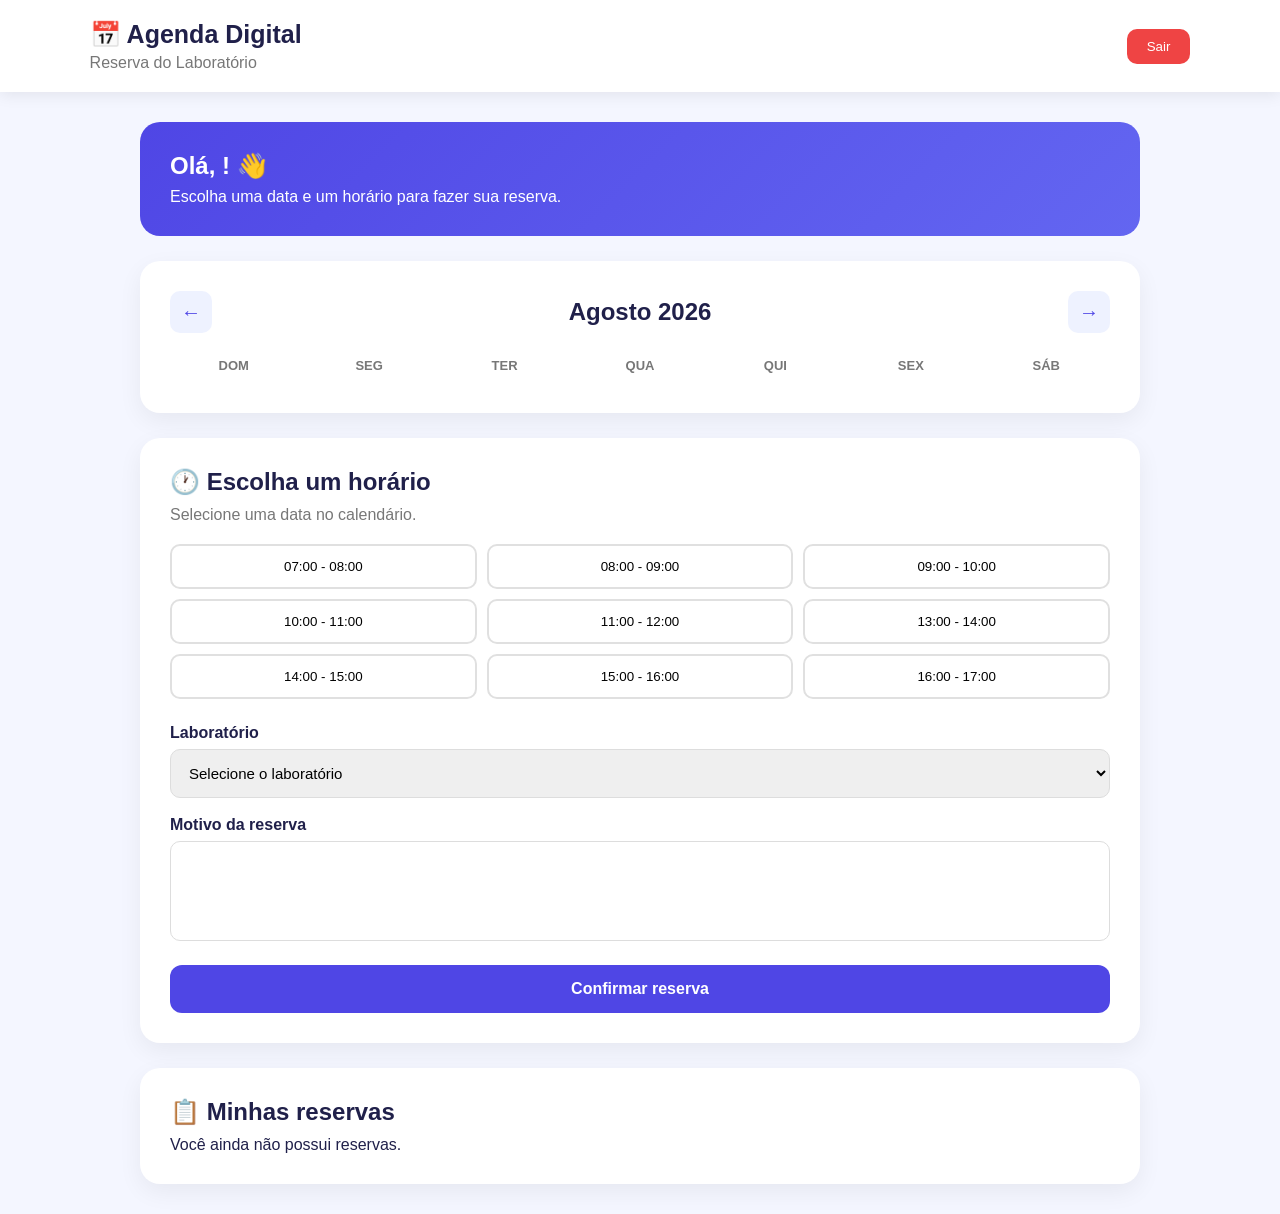
==== agenda.html @ 3ee55300 "adicionar os arquivos do tcc" ====
<!DOCTYPE html>
<html lang="pt-BR">

<head>

    <meta charset="UTF-8">

    <meta name="viewport"
          content="width=device-width, initial-scale=1.0">

    <title>Agenda - Agenda Digital</title>

    <link rel="stylesheet" href="style.css">

</head>

<body>

<header class="cabecalho">

    <div>

        <h1>📅 Agenda Digital</h1>

        <p>
            Reserva do Laboratório
        </p>

    </div>

    <button
        class="botao-sair"
        onclick="sair()">

        Sair

    </button>

</header>


<main class="agenda-container">

    <section class="boas-vindas">

        <h2>
            Olá, <span id="nomeUsuario"></span>! 👋
        </h2>

        <p>
            Escolha uma data e um horário para fazer sua reserva.
        </p>

    </section>


    <section class="calendario">

        <div class="titulo-agenda">

            <button
                class="mes-botao"
                onclick="mesAnterior()">

                ←

            </button>


            <h2 id="mesAno">
                Agosto 2026
            </h2>


            <button
                class="mes-botao"
                onclick="proximoMes()">

                →

            </button>

        </div>


        <div class="dias-semana">

            <span>DOM</span>
            <span>SEG</span>
            <span>TER</span>
            <span>QUA</span>
            <span>QUI</span>
            <span>SEX</span>
            <span>SÁB</span>

        </div>


        <div
            class="dias"
            id="diasCalendario">

        </div>

    </section>


    <section
        class="reserva"
        id="areaReserva">

        <h2>
            🕐 Escolha um horário
        </h2>

        <p id="dataSelecionada">
            Selecione uma data no calendário.
        </p>


        <div class="horarios">

            <button onclick="selecionarHorario(this)">
                07:00 - 08:00
            </button>

            <button onclick="selecionarHorario(this)">
                08:00 - 09:00
            </button>

            <button onclick="selecionarHorario(this)">
                09:00 - 10:00
            </button>

            <button onclick="selecionarHorario(this)">
                10:00 - 11:00
            </button>

            <button onclick="selecionarHorario(this)">
                11:00 - 12:00
            </button>

            <button onclick="selecionarHorario(this)">
                13:00 - 14:00
            </button>

            <button onclick="selecionarHorario(this)">
                14:00 - 15:00
            </button>

            <button onclick="selecionarHorario(this)">
                15:00 - 16:00
            </button>

            <button onclick="selecionarHorario(this)">
                16:00 - 17:00
            </button>

        </div>


        <label for="laboratorio">
            Laboratório
        </label>

        <select id="laboratorio">

            <option value="">
                Selecione o laboratório
            </option>

            <option>
                Laboratório de Informática 1
            </option>

            <option>
                Laboratório de Informática 2
            </option>

        </select>


        <label for="motivo">
            Motivo da reserva
        </label>

        <textarea
            id="motivo"
            placeholder="Digite o motivo da reserva">
        </textarea>


        <button
            class="botao"
            onclick="confirmarReserva()">

            Confirmar reserva

        </button>

    </section>


    <section class="minhas-reservas">

        <h2>
            📋 Minhas reservas
        </h2>

        <div id="listaReservas">

            <p>
                Você ainda não possui reservas.
            </p>

        </div>

    </section>

</main>


<script src="script.js"></script>

</body>
</html>
---- style.css ----
* {
    margin: 0;
    padding: 0;
    box-sizing: border-box;
}

body {
    font-family: Arial, Helvetica, sans-serif;

    background: #f4f6ff;

    color: #20204a;

    min-height: 100vh;
}


/* =========================
   CAPA
========================= */

.pagina-capa {

    background:
        linear-gradient(
            135deg,
            #3730a3,
            #6366f1,
            #818cf8
        );

    display: flex;

    align-items: center;

    justify-content: center;

    min-height: 100vh;

}


.capa {

    background: rgba(255, 255, 255, 0.97);

    width: 90%;

    max-width: 600px;

    padding: 60px 40px;

    border-radius: 30px;

    text-align: center;

    box-shadow:
        0 25px 60px rgba(0,0,0,0.25);

}


.icone-capa {

    width: 90px;

    height: 90px;

    margin: auto;

    display: flex;

    align-items: center;

    justify-content: center;

    background: #4f46e5;

    color: white;

    border-radius: 25px;

    font-size: 45px;

}


.capa h1 {

    margin-top: 25px;

    font-size: 42px;

}


.capa p {

    color: #777;

    margin-top: 10px;

    font-size: 18px;

}


.botoes-capa {

    margin-top: 35px;

    display: flex;

    flex-direction: column;

    gap: 15px;

}


.botao {

    display: block;

    width: 100%;

    border: none;

    padding: 15px;

    border-radius: 12px;

    background: #4f46e5;

    color: white;

    font-size: 16px;

    font-weight: bold;

    cursor: pointer;

    text-decoration: none;

    text-align: center;

    transition: 0.3s;

}


.botao:hover {

    background: #3730a3;

    transform: translateY(-2px);

}


.botao-secundario {

    background: transparent;

    border: 2px solid #4f46e5;

    color: #4f46e5;

}


.botao-secundario:hover {

    background: #4f46e5;

    color: white;

}


/* =========================
   LOGIN / CADASTRO
========================= */

.pagina-formulario {

    min-height: 100vh;

    display: flex;

    align-items: center;

    justify-content: center;

    padding: 30px;

    background:
        linear-gradient(
            135deg,
            #eef2ff,
            #f8f9ff
        );

}


.formulario {

    background: white;

    width: 100%;

    max-width: 480px;

    padding: 40px;

    border-radius: 22px;

    box-shadow:
        0 15px 45px rgba(0,0,0,0.10);

}


.icone {

    width: 65px;

    height: 65px;

    background: #4f46e5;

    border-radius: 18px;

    display: flex;

    align-items: center;

    justify-content: center;

    font-size: 30px;

    margin-bottom: 20px;

}


.formulario h1 {

    font-size: 30px;

}


.formulario > p {

    color: #777;

    margin-top: 8px;

    margin-bottom: 25px;

}


label {

    display: block;

    font-weight: bold;

    margin-top: 18px;

    margin-bottom: 7px;

}


input,
select,
textarea {

    width: 100%;

    padding: 14px;

    border: 1px solid #ddd;

    border-radius: 10px;

    font-size: 15px;

    outline: none;

}


input:focus,
select:focus,
textarea:focus {

    border-color: #4f46e5;

}


.link-formulario {

    text-align: center;

    margin-top: 20px;

    color: #777;

}


.link-formulario a {

    color: #4f46e5;

    font-weight: bold;

}


.voltar {

    display: block;

    text-align: center;

    margin-top: 20px;

    color: #555;

    text-decoration: none;

}


/* =========================
   CABEÇALHO
========================= */

.cabecalho {

    background: white;

    padding: 20px 7%;

    display: flex;

    justify-content: space-between;

    align-items: center;

    box-shadow: 0 3px 15px rgba(0,0,0,0.08);

}


.cabecalho h1 {

    font-size: 25px;

}


.cabecalho p {

    color: #777;

    margin-top: 5px;

}


.botao-sair {

    background: #ef4444;

    color: white;

    border: none;

    padding: 10px 20px;

    border-radius: 10px;

    cursor: pointer;

}


/* =========================
   AGENDA
========================= */

.agenda-container {

    max-width: 1000px;

    width: 92%;

    margin: 30px auto;

}


.boas-vindas {

    background:
        linear-gradient(
            135deg,
            #4f46e5,
            #6366f1
        );

    color: white;

    padding: 30px;

    border-radius: 20px;

    margin-bottom: 25px;

}


.boas-vindas h2 {

    margin-bottom: 8px;

}


/* CALENDÁRIO */

.calendario {

    background: white;

    padding: 30px;

    border-radius: 20px;

    box-shadow:
        0 8px 25px rgba(0,0,0,0.06);

}


.titulo-agenda {

    display: flex;

    align-items: center;

    justify-content: space-between;

    margin-bottom: 25px;

}


.mes-botao {

    width: 42px;

    height: 42px;

    border: none;

    border-radius: 10px;

    background: #eef2ff;

    color: #4f46e5;

    font-size: 20px;

    cursor: pointer;

}


.dias-semana,
.dias {

    display: grid;

    grid-template-columns:
        repeat(7, 1fr);

    gap: 8px;

}


.dias-semana {

    margin-bottom: 10px;

}


.dias-semana span {

    text-align: center;

    color: #777;

    font-size: 13px;

    font-weight: bold;

}


.dia {

    min-height: 55px;

    border: none;

    background: #f7f7ff;

    border-radius: 10px;

    cursor: pointer;

    font-size: 15px;

}


.dia:hover {

    background: #ddd9ff;

}


.dia.selecionado {

    background: #4f46e5;

    color: white;

}


/* RESERVA */

.reserva,
.minhas-reservas {

    background: white;

    padding: 30px;

    margin-top: 25px;

    border-radius: 20px;

    box-shadow:
        0 8px 25px rgba(0,0,0,0.06);

}


.reserva h2,
.minhas-reservas h2 {

    margin-bottom: 10px;

}


#dataSelecionada {

    color: #777;

    margin-bottom: 20px;

}


.horarios {

    display: grid;

    grid-template-columns:
        repeat(3, 1fr);

    gap: 10px;

    margin-bottom: 25px;

}


.horarios button {

    padding: 13px;

    border: 2px solid #e0e0e0;

    background: white;

    border-radius: 10px;

    cursor: pointer;

}


.horarios button:hover,
.horarios button.selecionado {

    background: #4f46e5;

    color: white;

    border-color: #4f46e5;

}


textarea {

    height: 100px;

    resize: none;

}


.reserva .botao {

    margin-top: 20px;

}


/* RESERVAS */

.reserva-card {

    padding: 20px;

    border-left: 5px solid #4f46e5;

    background: #f8f8ff;

    border-radius: 10px;

    margin-top: 15px;

}


.reserva-card p {

    margin-top: 7px;

    color: #555;

}


.cancelar {

    margin-top: 15px;

    padding: 9px 15px;

    border: none;

    border-radius: 8px;

    background: #ef4444;

    color: white;

    cursor: pointer;

}


/* CELULAR */

@media (max-width: 600px) {

    .capa {

        padding: 40px 25px;

    }

    .capa h1 {

        font-size: 32px;

    }

    .formulario {

        padding: 25px;

    }

    .horarios {

        grid-template-columns:
            repeat(2, 1fr);

    }

    .cabecalho {

        padding: 18px;

    }

    .cabecalho h1 {

        font-size: 20px;

    }

}
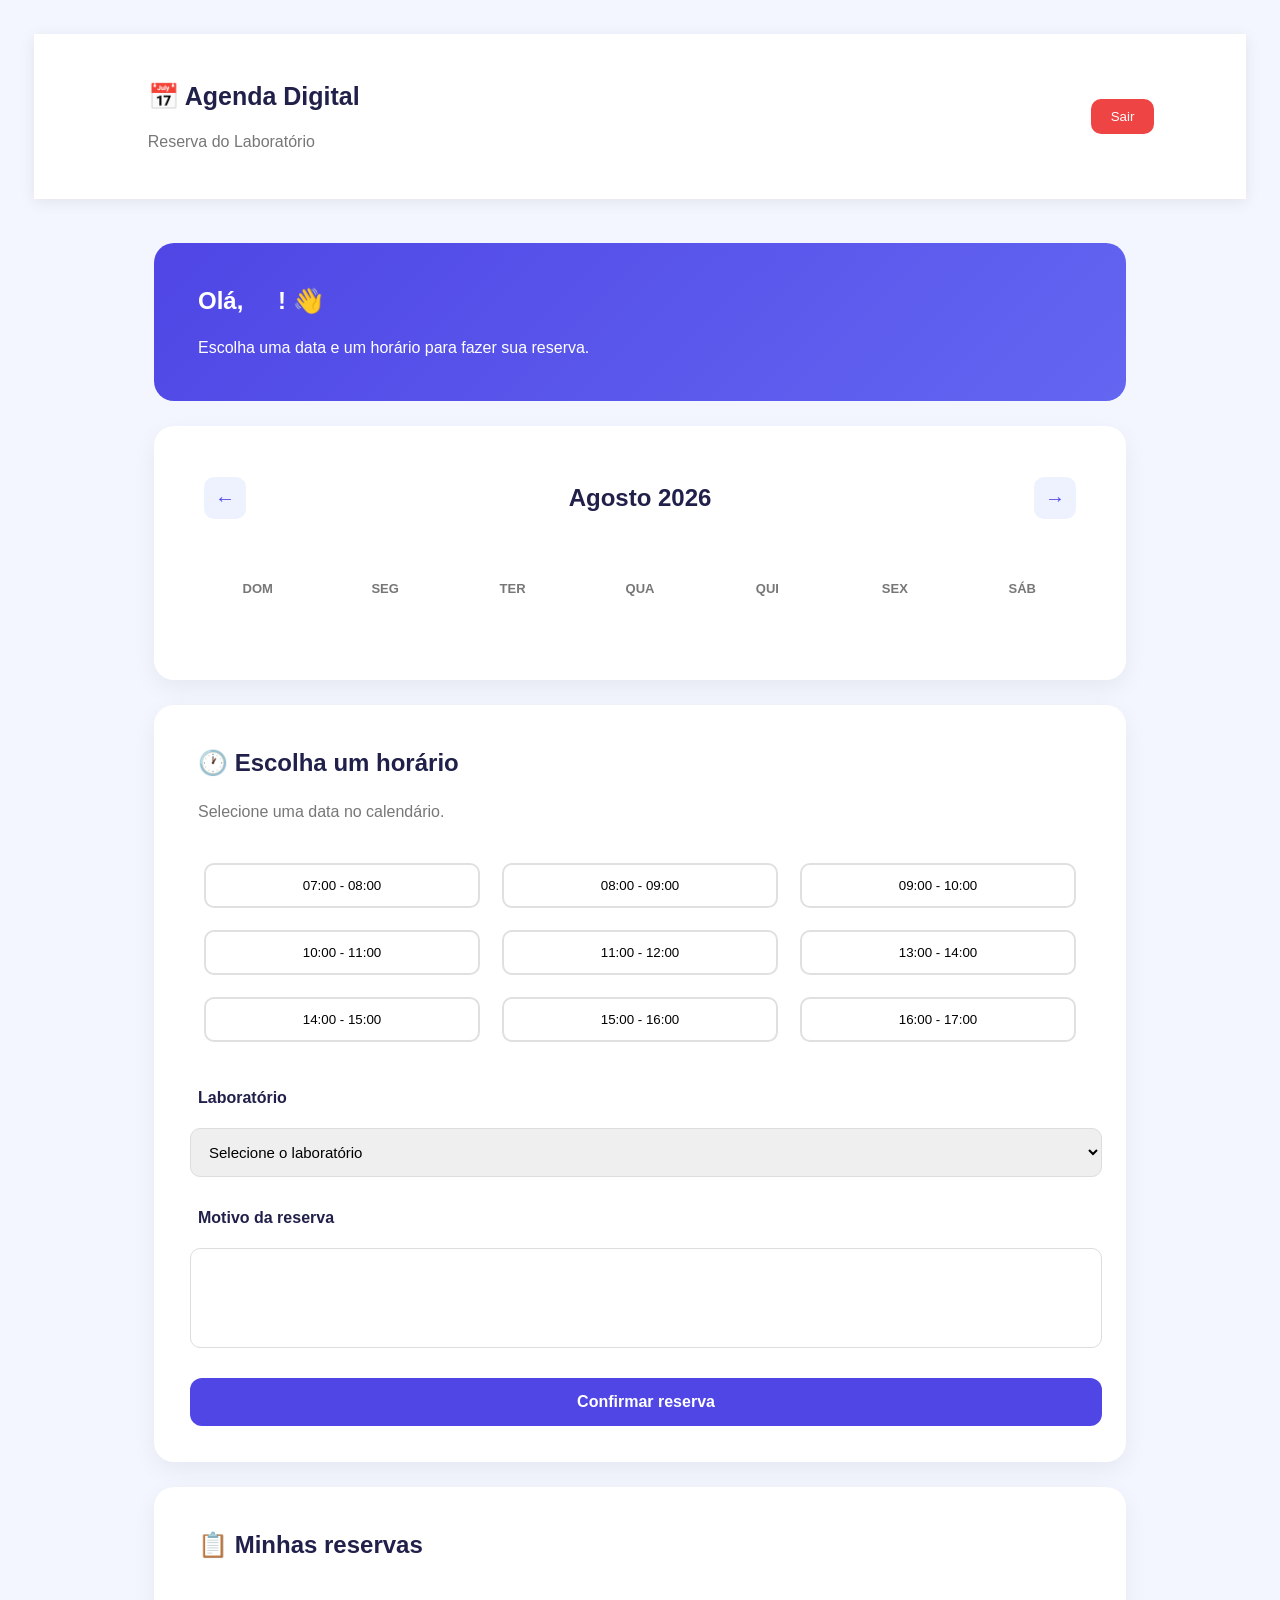
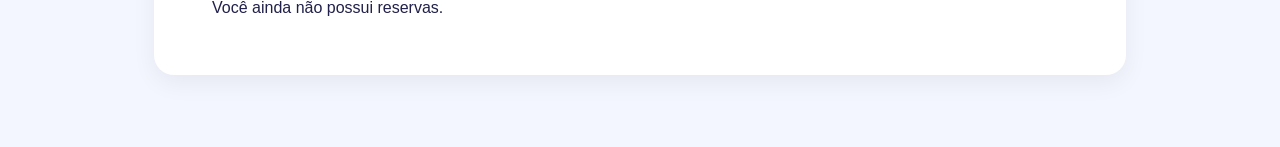
==== commit b794882c: "subir arquivos" ====
--- a/agenda.html
+++ b/agenda.html
@@ -1,90 +1,52 @@
 <!DOCTYPE html>
 <html lang="pt-BR">
-
 <head>
-
     <meta charset="UTF-8">
-
     <meta name="viewport"
           content="width=device-width, initial-scale=1.0">
-
     <title>Agenda - Agenda Digital</title>
-
     <link rel="stylesheet" href="style.css">
-
 </head>
-
 <body>
-
 <header class="cabecalho">
-
     <div>
-
         <h1>📅 Agenda Digital</h1>
-
         <p>
             Reserva do Laboratório
         </p>
-
     </div>
-
     <button
         class="botao-sair"
         onclick="sair()">
-
         Sair
-
     </button>
-
 </header>
-
-
 <main class="agenda-container">
-
     <section class="boas-vindas">
-
         <h2>
             Olá, <span id="nomeUsuario"></span>! 👋
         </h2>
-
         <p>
             Escolha uma data e um horário para fazer sua reserva.
         </p>
-
     </section>
-
-
     <section class="calendario">
-
         <div class="titulo-agenda">
-
             <button
                 class="mes-botao"
                 onclick="mesAnterior()">
-
                 ←
-
             </button>
-
-
             <h2 id="mesAno">
                 Agosto 2026
             </h2>
-
-
             <button
                 class="mes-botao"
                 onclick="proximoMes()">
-
                 →
-
             </button>
-
         </div>
-
-
         <div class="dias-semana">
-
             <span>DOM</span>
             <span>SEG</span>
             <span>TER</span>
@@ -92,135 +54,88 @@
             <span>QUI</span>
             <span>SEX</span>
             <span>SÁB</span>
-
         </div>
-
-
         <div
             class="dias"
             id="diasCalendario">
-
         </div>
-
     </section>
-
-
     <section
         class="reserva"
         id="areaReserva">
-
         <h2>
             🕐 Escolha um horário
         </h2>
-
         <p id="dataSelecionada">
             Selecione uma data no calendário.
         </p>
-
-
         <div class="horarios">
-
             <button onclick="selecionarHorario(this)">
                 07:00 - 08:00
             </button>
-
             <button onclick="selecionarHorario(this)">
                 08:00 - 09:00
             </button>
-
             <button onclick="selecionarHorario(this)">
                 09:00 - 10:00
             </button>
-
             <button onclick="selecionarHorario(this)">
                 10:00 - 11:00
             </button>
-
             <button onclick="selecionarHorario(this)">
                 11:00 - 12:00
             </button>
-
             <button onclick="selecionarHorario(this)">
                 13:00 - 14:00
             </button>
-
             <button onclick="selecionarHorario(this)">
                 14:00 - 15:00
             </button>
-
             <button onclick="selecionarHorario(this)">
                 15:00 - 16:00
             </button>
-
             <button onclick="selecionarHorario(this)">
                 16:00 - 17:00
             </button>
-
         </div>
-
-
         <label for="laboratorio">
             Laboratório
         </label>
-
         <select id="laboratorio">
-
             <option value="">
                 Selecione o laboratório
             </option>
-
             <option>
                 Laboratório de Informática 1
             </option>
-
             <option>
                 Laboratório de Informática 2
             </option>
-
         </select>
-
-
         <label for="motivo">
             Motivo da reserva
         </label>
-
         <textarea
             id="motivo"
             placeholder="Digite o motivo da reserva">
         </textarea>
-
-
         <button
             class="botao"
             onclick="confirmarReserva()">
-
             Confirmar reserva
-
         </button>
-
     </section>
-
-
     <section class="minhas-reservas">
-
         <h2>
             📋 Minhas reservas
         </h2>
-
         <div id="listaReservas">
-
             <p>
                 Você ainda não possui reservas.
             </p>
-
         </div>
-
     </section>
-
 </main>
-
-
 <script src="script.js"></script>
-
 </body>
 </html>
--- a/style.css
+++ b/style.css
@@ -1,6 +1,6 @@
 * {
-    margin: 0;
-    padding: 0;
+    margin: 6px;
+    padding: 8px;
     box-sizing: border-box;
 }
 
@@ -179,7 +179,7 @@
 
 
 /* =========================
-   LOGIN / CADASTRO
+    CADASTRO
 ========================= */
 
 .pagina-formulario {
@@ -318,304 +318,179 @@
 .link-formulario a {
 
     color: #4f46e5;
-
     font-weight: bold;
-
-}
-
-
+}
 .voltar {
-
     display: block;
-
     text-align: center;
-
     margin-top: 20px;
-
     color: #555;
-
     text-decoration: none;
-
-}
-
-
+}
+/* =========================
+   LOGIN - SEPARADO
+========================= */
+.login-area {
+    margin-top: 30px;
+    padding-top: 25px;
+    border-top: 1px solid #ddd;
+}
+.login-area input {
+    display: block;
+    width: 100%;
+    padding: 14px;
+    margin-top: 8px;
+    margin-bottom: 10px;
+
+    border: 1px solid #ddd;
+    border-radius: 10px;
+
+    font-size: 16px;
+}
+
+.login-area input:focus {
+    outline: none;
+    border-color: #4f46e5;
+}
+.login-area .botao {
+    margin-top: 20px;
+}
 /* =========================
    CABEÇALHO
 ========================= */
-
 .cabecalho {
-
     background: white;
-
     padding: 20px 7%;
-
     display: flex;
-
     justify-content: space-between;
-
     align-items: center;
-
     box-shadow: 0 3px 15px rgba(0,0,0,0.08);
-
-}
-
-
+}
 .cabecalho h1 {
-
     font-size: 25px;
-
-}
-
-
+}
 .cabecalho p {
-
     color: #777;
-
     margin-top: 5px;
-
-}
-
-
+}
 .botao-sair {
-
     background: #ef4444;
-
-    color: white;
-
+    color: white;
     border: none;
-
     padding: 10px 20px;
-
     border-radius: 10px;
-
     cursor: pointer;
-
-}
-
-
+}
 /* =========================
    AGENDA
 ========================= */
-
 .agenda-container {
-
     max-width: 1000px;
-
     width: 92%;
-
     margin: 30px auto;
-
-}
-
-
+}
 .boas-vindas {
-
     background:
         linear-gradient(
             135deg,
             #4f46e5,
             #6366f1
         );
-
-    color: white;
-
+    color: white;
     padding: 30px;
-
     border-radius: 20px;
-
     margin-bottom: 25px;
-
-}
-
-
+}
 .boas-vindas h2 {
-
     margin-bottom: 8px;
-
-}
-
-
+}
 /* CALENDÁRIO */
-
 .calendario {
-
     background: white;
-
     padding: 30px;
-
     border-radius: 20px;
-
     box-shadow:
         0 8px 25px rgba(0,0,0,0.06);
-
-}
-
-
+}
 .titulo-agenda {
-
     display: flex;
-
     align-items: center;
-
     justify-content: space-between;
-
     margin-bottom: 25px;
-
-}
-
-
+}
 .mes-botao {
-
     width: 42px;
-
     height: 42px;
-
     border: none;
-
     border-radius: 10px;
-
     background: #eef2ff;
-
     color: #4f46e5;
-
     font-size: 20px;
-
     cursor: pointer;
-
-}
-
-
+}
 .dias-semana,
 .dias {
-
     display: grid;
-
     grid-template-columns:
         repeat(7, 1fr);
-
     gap: 8px;
-
-}
-
-
+}
 .dias-semana {
-
     margin-bottom: 10px;
-
-}
-
-
+}
 .dias-semana span {
-
     text-align: center;
-
     color: #777;
-
     font-size: 13px;
-
     font-weight: bold;
-
-}
-
-
+}
 .dia {
-
     min-height: 55px;
-
     border: none;
-
     background: #f7f7ff;
-
     border-radius: 10px;
-
     cursor: pointer;
-
     font-size: 15px;
-
-}
-
-
+}
 .dia:hover {
-
     background: #ddd9ff;
-
-}
-
-
+}
 .dia.selecionado {
-
     background: #4f46e5;
-
-    color: white;
-
-}
-
-
+    color: white;
+}
 /* RESERVA */
-
 .reserva,
 .minhas-reservas {
-
     background: white;
-
     padding: 30px;
-
     margin-top: 25px;
-
     border-radius: 20px;
-
     box-shadow:
         0 8px 25px rgba(0,0,0,0.06);
-
-}
-
-
+}
 .reserva h2,
 .minhas-reservas h2 {
-
     margin-bottom: 10px;
-
-}
-
-
+}
 #dataSelecionada {
-
     color: #777;
-
     margin-bottom: 20px;
-
-}
-
-
+}
 .horarios {
-
     display: grid;
-
     grid-template-columns:
         repeat(3, 1fr);
-
     gap: 10px;
-
     margin-bottom: 25px;
-
-}
-
-
+}
 .horarios button {
-
     padding: 13px;
-
     border: 2px solid #e0e0e0;
-
     background: white;
-
     border-radius: 10px;
-
     cursor: pointer;
-
-}
-
-
+}
 .horarios button:hover,
 .horarios button.selecionado {
 
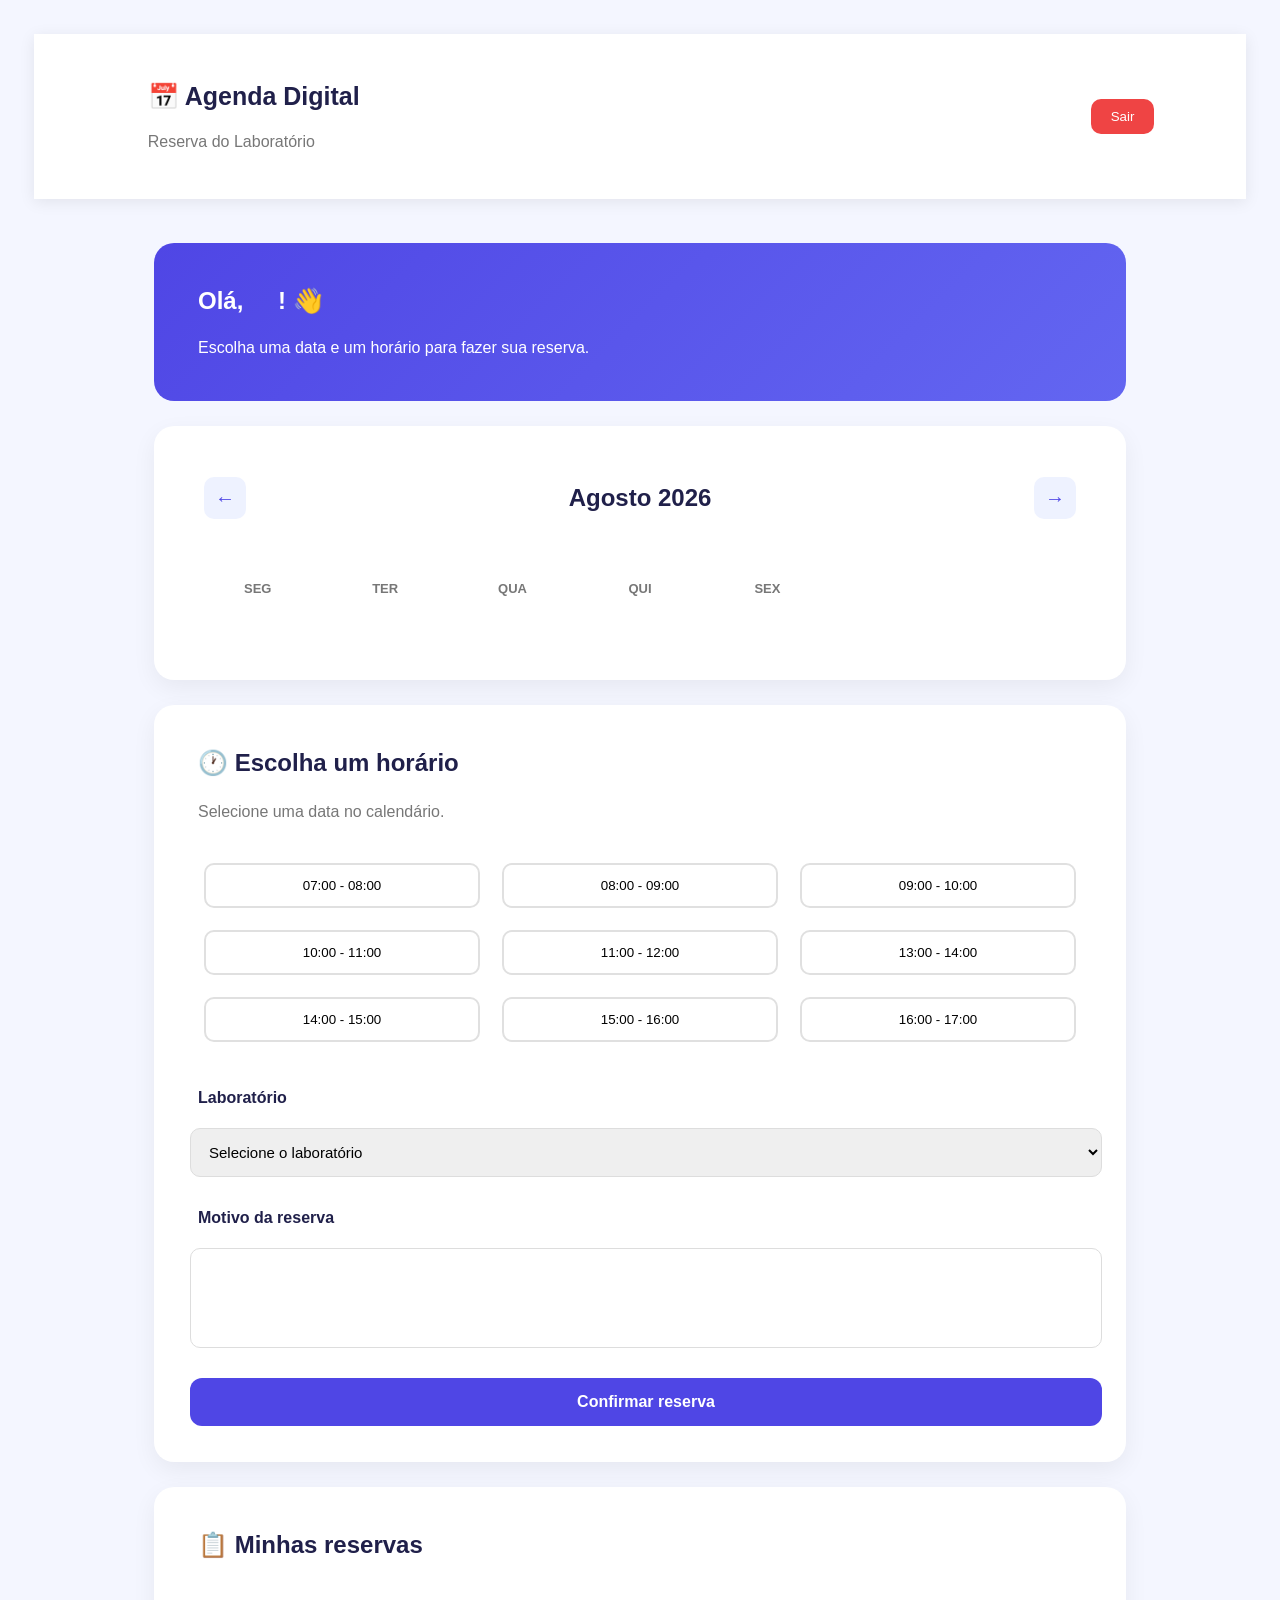
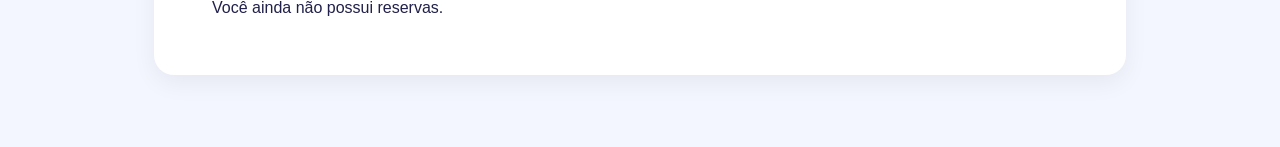
==== commit 48178f95: "suba o arquivo" ====
--- a/agenda.html
+++ b/agenda.html
@@ -47,13 +47,11 @@
             </button>
         </div>
         <div class="dias-semana">
-            <span>DOM</span>
             <span>SEG</span>
             <span>TER</span>
             <span>QUA</span>
             <span>QUI</span>
             <span>SEX</span>
-            <span>SÁB</span>
         </div>
         <div
             class="dias"
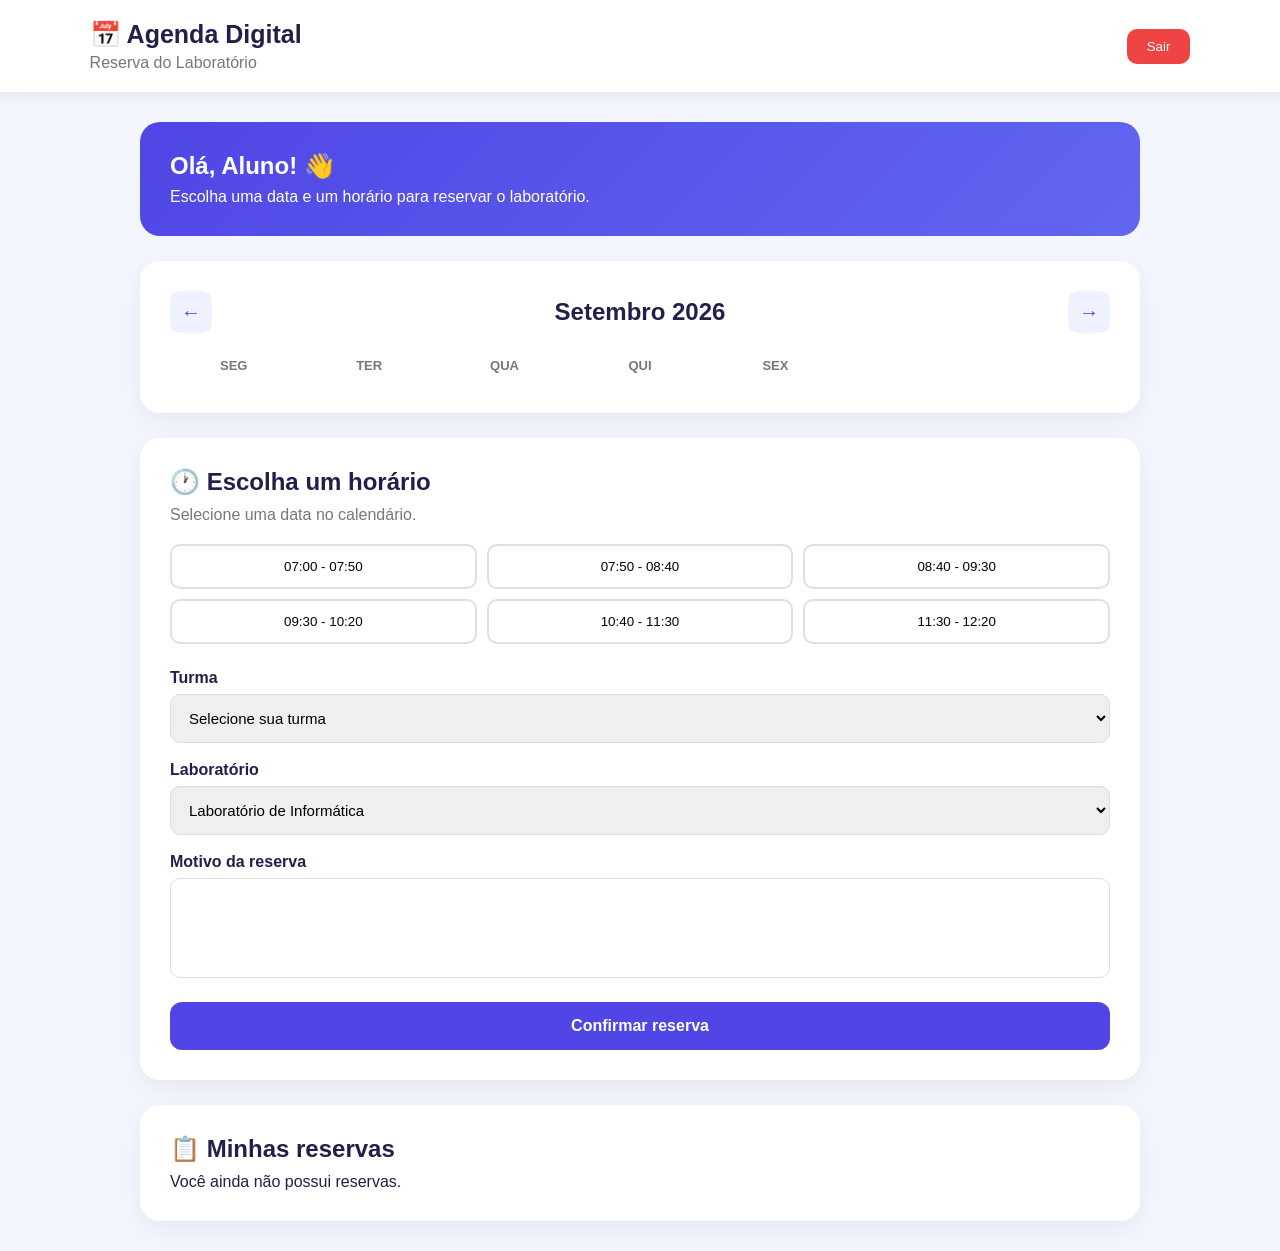
==== commit 0c974e10: "atualiza o arquivo" ====
--- a/agenda.html
+++ b/agenda.html
@@ -1,139 +1,321 @@
 <!DOCTYPE html>
 <html lang="pt-BR">
+
 <head>
+
     <meta charset="UTF-8">
-    <meta name="viewport"
-          content="width=device-width, initial-scale=1.0">
-    <title>Agenda - Agenda Digital</title>
+
+    <meta name="viewport" content="width=device-width, initial-scale=1.0">
+
+    <title>Agenda - Reserva do Laboratório</title>
+
     <link rel="stylesheet" href="style.css">
+
 </head>
+
 <body>
+
 <header class="cabecalho">
+
     <div>
         <h1>📅 Agenda Digital</h1>
+
         <p>
             Reserva do Laboratório
         </p>
     </div>
+
     <button
         class="botao-sair"
         onclick="sair()">
+
         Sair
+
     </button>
+
 </header>
+
+
 <main class="agenda-container">
+
+
+    <!-- BOAS-VINDAS -->
+
     <section class="boas-vindas">
+
         <h2>
-            Olá, <span id="nomeUsuario"></span>! 👋
+            Olá, <span id="nomeUsuario">Aluno</span>! 👋
         </h2>
+
         <p>
-            Escolha uma data e um horário para fazer sua reserva.
+            Escolha uma data e um horário para reservar o laboratório.
         </p>
+
     </section>
+
+
+
+    <!-- CALENDÁRIO -->
+
     <section class="calendario">
+
         <div class="titulo-agenda">
+
             <button
                 class="mes-botao"
                 onclick="mesAnterior()">
+
                 ←
-            </button>
+
+            </button>
+
+
             <h2 id="mesAno">
-                Agosto 2026
+                Setembro 2026
             </h2>
+
+
             <button
                 class="mes-botao"
                 onclick="proximoMes()">
+
                 →
-            </button>
-        </div>
+
+            </button>
+
+        </div>
+
+
+        <!-- SOMENTE SEGUNDA A SEXTA -->
+
         <div class="dias-semana">
+
             <span>SEG</span>
             <span>TER</span>
             <span>QUA</span>
             <span>QUI</span>
             <span>SEX</span>
-        </div>
+
+        </div>
+
+
         <div
             class="dias"
             id="diasCalendario">
-        </div>
+
+        </div>
+
     </section>
+
+
+
+    <!-- RESERVA -->
+
     <section
         class="reserva"
         id="areaReserva">
+
         <h2>
             🕐 Escolha um horário
         </h2>
+
+
         <p id="dataSelecionada">
+
             Selecione uma data no calendário.
+
         </p>
+
+
+        <!-- HORÁRIOS -->
+
         <div class="horarios">
-            <button onclick="selecionarHorario(this)">
-                07:00 - 08:00
-            </button>
-            <button onclick="selecionarHorario(this)">
-                08:00 - 09:00
-            </button>
-            <button onclick="selecionarHorario(this)">
-                09:00 - 10:00
-            </button>
-            <button onclick="selecionarHorario(this)">
-                10:00 - 11:00
-            </button>
-            <button onclick="selecionarHorario(this)">
-                11:00 - 12:00
-            </button>
-            <button onclick="selecionarHorario(this)">
-                13:00 - 14:00
-            </button>
-            <button onclick="selecionarHorario(this)">
-                14:00 - 15:00
-            </button>
-            <button onclick="selecionarHorario(this)">
-                15:00 - 16:00
-            </button>
-            <button onclick="selecionarHorario(this)">
-                16:00 - 17:00
-            </button>
-        </div>
+
+            <button
+                type="button"
+                onclick="selecionarHorario(this)"
+                data-inicio="07:00"
+                data-fim="07:50">
+
+                07:00 - 07:50
+
+            </button>
+
+
+            <button
+                type="button"
+                onclick="selecionarHorario(this)"
+                data-inicio="07:50"
+                data-fim="08:40">
+
+                07:50 - 08:40
+
+            </button>
+
+
+            <button
+                type="button"
+                onclick="selecionarHorario(this)"
+                data-inicio="08:40"
+                data-fim="09:30">
+
+                08:40 - 09:30
+
+            </button>
+
+
+            <button
+                type="button"
+                onclick="selecionarHorario(this)"
+                data-inicio="09:30"
+                data-fim="10:20">
+
+                09:30 - 10:20
+
+            </button>
+
+
+            <button
+                type="button"
+                onclick="selecionarHorario(this)"
+                data-inicio="10:40"
+                data-fim="11:30">
+
+                10:40 - 11:30
+
+            </button>
+
+
+            <button
+                type="button"
+                onclick="selecionarHorario(this)"
+                data-inicio="11:30"
+                data-fim="12:20">
+
+                11:30 - 12:20
+
+            </button>
+            
+        </div>
+
+
+
+        <!-- TURMA -->
+
+        <label for="turma">
+
+            Turma
+
+        </label>
+
+
+        <select id="turma">
+
+            <option value="">
+                Selecione sua turma
+            </option>
+
+            <optgroup label="2º Ano">
+
+                <option value="2º A">
+                    2º A
+                </option>
+
+                <option value="2º B">
+                    2º B
+                </option>
+
+            </optgroup>
+
+
+            <optgroup label="3º Ano">
+
+                <option value="3º A">
+                    3º A
+                </option>
+
+            </optgroup>
+
+        </select>
+
+
+
+        <!-- LABORATÓRIO -->
+
         <label for="laboratorio">
+
             Laboratório
+
         </label>
+
+
         <select id="laboratorio">
-            <option value="">
-                Selecione o laboratório
+
+            <option value="Laboratório de Informática">
+
+                Laboratório de Informática
+
             </option>
-            <option>
-                Laboratório de Informática 1
-            </option>
-            <option>
-                Laboratório de Informática 2
-            </option>
+
         </select>
+
+
+
+        <!-- MOTIVO -->
+
         <label for="motivo">
+
             Motivo da reserva
+
         </label>
+
+
         <textarea
             id="motivo"
             placeholder="Digite o motivo da reserva">
         </textarea>
+
+
+
+        <!-- CONFIRMAR -->
+
         <button
             class="botao"
             onclick="confirmarReserva()">
+
             Confirmar reserva
+
         </button>
+
     </section>
+
+
+
+    <!-- MINHAS RESERVAS -->
+
     <section class="minhas-reservas">
+
         <h2>
             📋 Minhas reservas
         </h2>
+
+
         <div id="listaReservas">
+
             <p>
                 Você ainda não possui reservas.
             </p>
-        </div>
+
+        </div>
+
     </section>
+
+
 </main>
+
+
 <script src="script.js"></script>
+
 </body>
+
 </html>
--- a/style.css
+++ b/style.css
@@ -1,6 +1,6 @@
 * {
-    margin: 6px;
-    padding: 8px;
+    margin: 0;
+    padding: 0;
     box-sizing: border-box;
 }
 
@@ -24,9 +24,9 @@
     background:
         linear-gradient(
             135deg,
-            #3730a3,
-            #6366f1,
-            #818cf8
+            #09035a,
+            #4f52ef,
+            #6a74d6
         );
 
     display: flex;
@@ -76,110 +76,110 @@
 
     background: #4f46e5;
 
+    color: rgb(223, 201, 201);
+
+    border-radius: 25px;
+
+    font-size: 45px;
+
+}
+
+
+.capa h1 {
+
+    margin-top: 25px;
+
+    font-size: 42px;
+
+}
+
+
+.capa p {
+
+    color: #777;
+
+    margin-top: 10px;
+
+    font-size: 18px;
+
+}
+
+
+.botoes-capa {
+
+    margin-top: 35px;
+
+    display: flex;
+
+    flex-direction: column;
+
+    gap: 15px;
+
+}
+
+
+.botao {
+
+    display: block;
+
+    width: 100%;
+
+    border: none;
+
+    padding: 15px;
+
+    border-radius: 12px;
+
+    background: #4f46e5;
+
     color: white;
 
-    border-radius: 25px;
-
-    font-size: 45px;
-
-}
-
-
-.capa h1 {
-
-    margin-top: 25px;
-
-    font-size: 42px;
-
-}
-
-
-.capa p {
-
-    color: #777;
-
-    margin-top: 10px;
-
-    font-size: 18px;
-
-}
-
-
-.botoes-capa {
-
-    margin-top: 35px;
-
-    display: flex;
-
-    flex-direction: column;
-
-    gap: 15px;
-
-}
-
-
-.botao {
-
-    display: block;
-
-    width: 100%;
-
-    border: none;
-
-    padding: 15px;
-
-    border-radius: 12px;
+    font-size: 16px;
+
+    font-weight: bold;
+
+    cursor: pointer;
+
+    text-decoration: none;
+
+    text-align: center;
+
+    transition: 0.3s;
+
+}
+
+
+.botao:hover {
+
+    background: #3730a3;
+
+    transform: translateY(-2px);
+
+}
+
+
+.botao-secundario {
+
+    background: transparent;
+
+    border: 2px solid #4f46e5;
+
+    color: #4f46e5;
+
+}
+
+
+.botao-secundario:hover {
 
     background: #4f46e5;
 
     color: white;
 
-    font-size: 16px;
-
-    font-weight: bold;
-
-    cursor: pointer;
-
-    text-decoration: none;
-
-    text-align: center;
-
-    transition: 0.3s;
-
-}
-
-
-.botao:hover {
-
-    background: #3730a3;
-
-    transform: translateY(-2px);
-
-}
-
-
-.botao-secundario {
-
-    background: transparent;
-
-    border: 2px solid #4f46e5;
-
-    color: #4f46e5;
-
-}
-
-
-.botao-secundario:hover {
-
-    background: #4f46e5;
-
-    color: white;
-
 }
 
 
 /* =========================
-    CADASTRO
+   LOGIN / CADASTRO
 ========================= */
 
 .pagina-formulario {
@@ -197,8 +197,8 @@
     background:
         linear-gradient(
             135deg,
-            #eef2ff,
-            #f8f9ff
+            #0236b9,
+            #052098
         );
 
 }
@@ -318,179 +318,304 @@
 .link-formulario a {
 
     color: #4f46e5;
+
     font-weight: bold;
-}
+
+}
+
+
 .voltar {
+
     display: block;
+
     text-align: center;
+
     margin-top: 20px;
+
     color: #555;
+
     text-decoration: none;
-}
-/* =========================
-   LOGIN - SEPARADO
-========================= */
-.login-area {
-    margin-top: 30px;
-    padding-top: 25px;
-    border-top: 1px solid #ddd;
-}
-.login-area input {
-    display: block;
-    width: 100%;
-    padding: 14px;
-    margin-top: 8px;
-    margin-bottom: 10px;
-
-    border: 1px solid #ddd;
-    border-radius: 10px;
-
-    font-size: 16px;
-}
-
-.login-area input:focus {
-    outline: none;
-    border-color: #4f46e5;
-}
-.login-area .botao {
-    margin-top: 20px;
-}
+
+}
+
+
 /* =========================
    CABEÇALHO
 ========================= */
+
 .cabecalho {
+
     background: white;
+
     padding: 20px 7%;
+
     display: flex;
+
     justify-content: space-between;
+
     align-items: center;
+
     box-shadow: 0 3px 15px rgba(0,0,0,0.08);
-}
+
+}
+
+
 .cabecalho h1 {
+
     font-size: 25px;
-}
+
+}
+
+
 .cabecalho p {
+
     color: #777;
+
     margin-top: 5px;
-}
+
+}
+
+
 .botao-sair {
+
     background: #ef4444;
+
     color: white;
+
     border: none;
+
     padding: 10px 20px;
+
     border-radius: 10px;
+
     cursor: pointer;
-}
+
+}
+
+
 /* =========================
    AGENDA
 ========================= */
+
 .agenda-container {
+
     max-width: 1000px;
+
     width: 92%;
+
     margin: 30px auto;
-}
+
+}
+
+
 .boas-vindas {
+
     background:
         linear-gradient(
             135deg,
             #4f46e5,
             #6366f1
         );
+
     color: white;
+
     padding: 30px;
+
     border-radius: 20px;
+
     margin-bottom: 25px;
-}
+
+}
+
+
 .boas-vindas h2 {
+
     margin-bottom: 8px;
-}
+
+}
+
+
 /* CALENDÁRIO */
+
 .calendario {
+
     background: white;
+
     padding: 30px;
+
     border-radius: 20px;
+
     box-shadow:
         0 8px 25px rgba(0,0,0,0.06);
-}
+
+}
+
+
 .titulo-agenda {
+
     display: flex;
+
     align-items: center;
+
     justify-content: space-between;
+
     margin-bottom: 25px;
-}
+
+}
+
+
 .mes-botao {
+
     width: 42px;
+
     height: 42px;
+
     border: none;
+
     border-radius: 10px;
+
     background: #eef2ff;
+
     color: #4f46e5;
+
     font-size: 20px;
+
     cursor: pointer;
-}
+
+}
+
+
 .dias-semana,
 .dias {
+
     display: grid;
+
     grid-template-columns:
         repeat(7, 1fr);
+
     gap: 8px;
-}
+
+}
+
+
 .dias-semana {
+
     margin-bottom: 10px;
-}
+
+}
+
+
 .dias-semana span {
+
     text-align: center;
+
     color: #777;
+
     font-size: 13px;
+
     font-weight: bold;
-}
+
+}
+
+
 .dia {
+
     min-height: 55px;
+
     border: none;
+
     background: #f7f7ff;
+
     border-radius: 10px;
+
     cursor: pointer;
+
     font-size: 15px;
-}
+
+}
+
+
 .dia:hover {
+
     background: #ddd9ff;
-}
+
+}
+
+
 .dia.selecionado {
+
     background: #4f46e5;
+
     color: white;
-}
+
+}
+
+
 /* RESERVA */
+
 .reserva,
 .minhas-reservas {
+
     background: white;
+
     padding: 30px;
+
     margin-top: 25px;
+
     border-radius: 20px;
+
     box-shadow:
         0 8px 25px rgba(0,0,0,0.06);
-}
+
+}
+
+
 .reserva h2,
 .minhas-reservas h2 {
+
     margin-bottom: 10px;
-}
+
+}
+
+
 #dataSelecionada {
+
     color: #777;
+
     margin-bottom: 20px;
-}
+
+}
+
+
 .horarios {
+
     display: grid;
+
     grid-template-columns:
         repeat(3, 1fr);
+
     gap: 10px;
+
     margin-bottom: 25px;
-}
+
+}
+
+
 .horarios button {
+
     padding: 13px;
+
     border: 2px solid #e0e0e0;
+
     background: white;
+
     border-radius: 10px;
+
     cursor: pointer;
-}
+
+}
+
+
 .horarios button:hover,
 .horarios button.selecionado {
 
